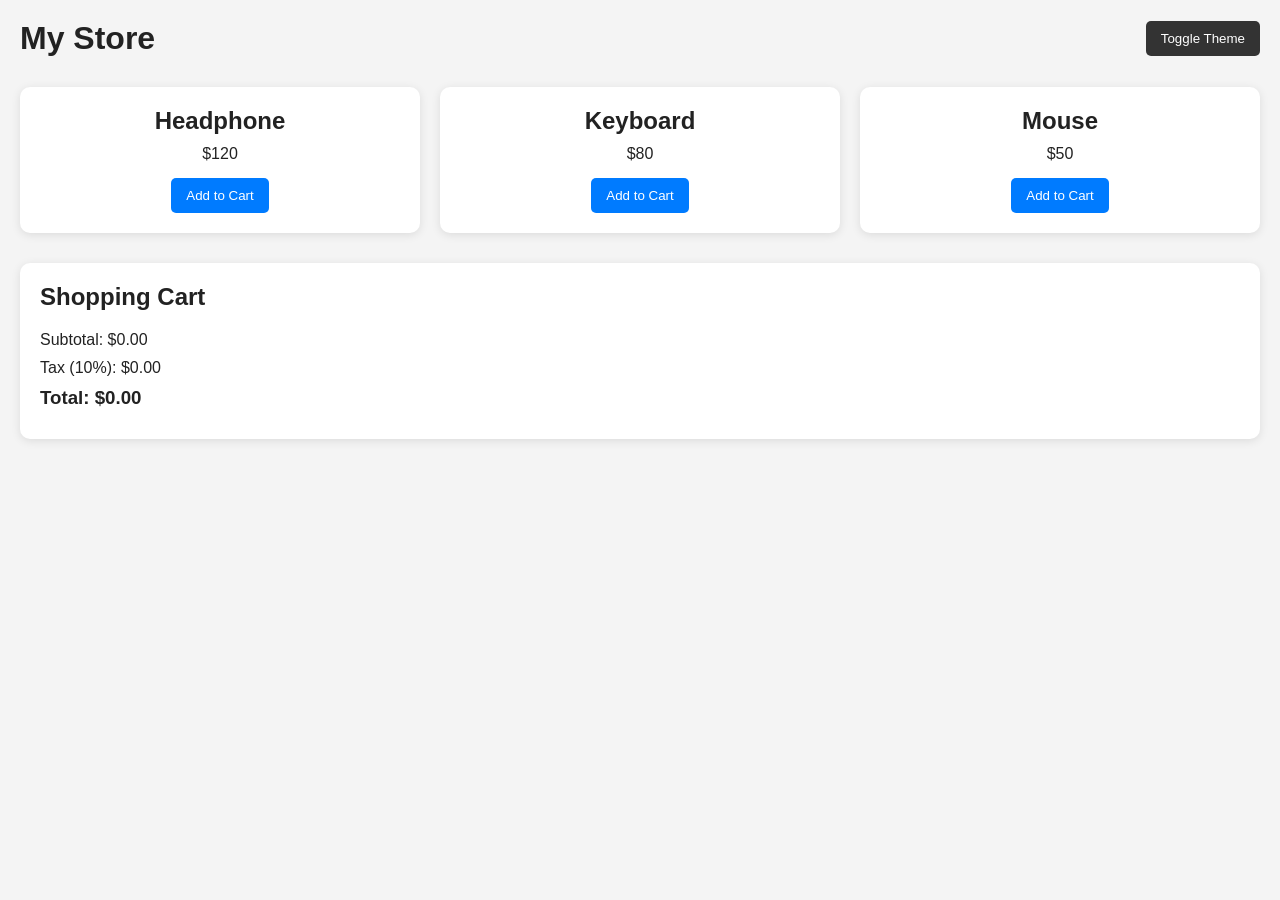
==== index.html @ d7d989e2 "Interactive_StoreFront 21.5.2026" ====
<!DOCTYPE html>
<html lang="en">
  <head>
    <meta charset="UTF-8">
    <meta name="viewport" content="width=device-width, initial-scale=1.0">
    <title>Interactive Store</title>

    <link rel="stylesheet" href="style.css">
  </head>
  <body>

    <header class="header">
      <h1>My Store</h1>

      <button id="themeToggleBtn" class="theme-btn">
        Toggle Theme
      </button>
    </header>

    <section class="products">

      <div class="product-card">
        <h2>Headphone</h2>
        <p>$120</p>

        <button
          class="add-to-cart"
          data-id="1"
          data-name="Headphone"
          data-price="120">

          Add to Cart
        </button>
      </div>

      <div class="product-card">
        <h2>Keyboard</h2>
        <p>$80</p>

        <button
          class="add-to-cart"
          data-id="2"
          data-name="Keyboard"
          data-price="80">

          Add to Cart
        </button>
      </div>

      <div class="product-card">
        <h2>Mouse</h2>
        <p>$50</p>

        <button
          class="add-to-cart"
          data-id="3"
          data-name="Mouse"
          data-price="50">

          Add to Cart
        </button>
      </div>

    </section>

    <section class="cart-section">

      <h2>Shopping Cart</h2>

      <div id="cartItemsContainer"></div>

      <div class="cart-total">
        <p>Subtotal: <span id="subtotal">$0.00</span></p>
        <p>Tax (10%): <span id="tax">$0.00</span></p>
        <h3>Total: <span id="total">$0.00</span></h3>
      </div>

    </section>

    <script src="script.js"></script>

  </body>
</html>
---- style.css ----
* {
  margin: 0;
  padding: 0;
  box-sizing: border-box;
}

body {
  font-family: Arial;
  background: #f4f4f4;
  color: #222;
  padding: 20px;
  transition: 0.3s;
}



.dark-mode {
  background: #1e1e1e;
  color: white;
}



.header {
  display: flex;
  justify-content: space-between;
  align-items: center;
  margin-bottom: 30px;
}

.theme-btn {
  padding: 10px 15px;
  border: none;
  background: #333;
  color: white;
  border-radius: 5px;
  cursor: pointer;
}

.products {
  display: grid;
  grid-template-columns: repeat(auto-fit, minmax(220px, 1fr));
  gap: 20px;
  margin-bottom: 30px;
}

.product-card {
  background: white;
  padding: 20px;
  border-radius: 10px;
  text-align: center;
  box-shadow: 0 2px 10px rgba(0, 0, 0, 0.1);
}

.dark-mode .product-card {
  background: #2d2d2d;
}

.product-card h2 {
  margin-bottom: 10px;
}

.product-card p {
  margin-bottom: 15px;
}

.add-to-cart {
  padding: 10px 15px;
  border: none;
  background: #007bff;
  color: white;
  border-radius: 5px;
  cursor: pointer;
}



.cart-section {
  background: white;
  padding: 20px;
  border-radius: 10px;
  box-shadow: 0 2px 10px rgba(0, 0, 0, 0.1);
}

.dark-mode .cart-section {
  background: #2d2d2d;
}

.cart-item {
  display: flex;
  justify-content: space-between;
  align-items: center;
  margin-bottom: 15px;
  padding-bottom: 10px;
  border-bottom: 1px solid #ccc;
}

.remove-btn {
  padding: 8px 12px;
  border: none;
  background: red;
  color: white;
  border-radius: 5px;
  cursor: pointer;
}

.cart-total {
  margin-top: 20px;
}

.cart-total p,
.cart-total h3 {
  margin-bottom: 10px;
}



@media screen and (max-width:768px) {

  .header {
    flex-direction: column;
    gap: 15px;
  }

  .products {
    grid-template-columns: 1fr;
  }

  .cart-item {
    flex-direction: column;
    align-items: flex-start;
    gap: 10px;
  }

}
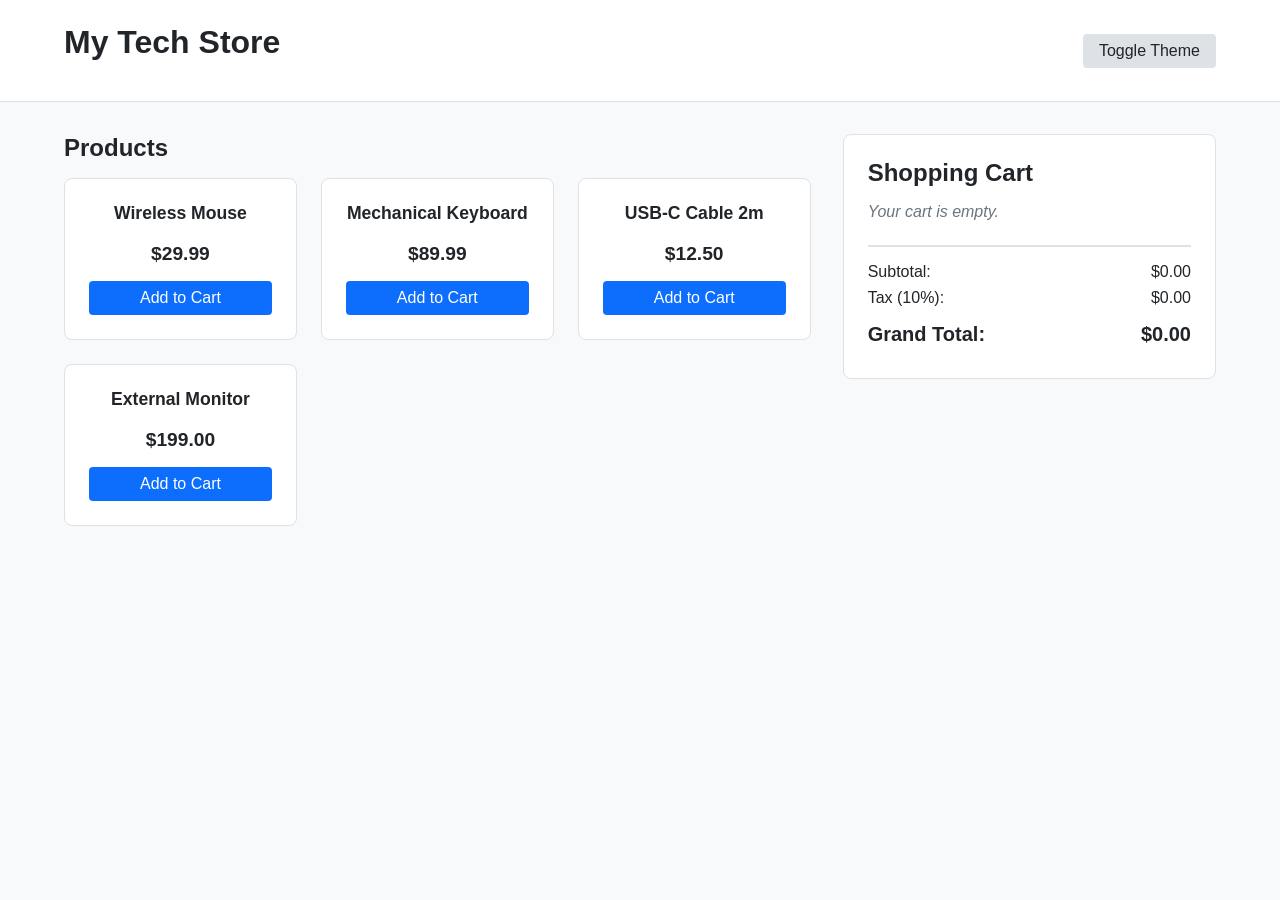
==== commit 328603e6: "Interactive_StoreFront1_update 22.5.2026" ====
--- a/index.html
+++ b/index.html
@@ -3,81 +3,79 @@
   <head>
     <meta charset="UTF-8">
     <meta name="viewport" content="width=device-width, initial-scale=1.0">
-    <title>Interactive Store</title>
-
+    <title>Interactive Storefront</title>
     <link rel="stylesheet" href="style.css">
   </head>
   <body>
-
-    <header class="header">
-      <h1>My Store</h1>
-
-      <button id="themeToggleBtn" class="theme-btn">
-        Toggle Theme
-      </button>
+    <header>
+      <h1>My Tech Store</h1>
+      <button id="theme-toggle">Toggle Theme</button>
     </header>
 
-    <section class="products">
+    <main>
+      <section class="products">
+        <h2>Products</h2>
+        <div class="product-grid">
+          <div class="product-card">
+            <h3>Wireless Mouse</h3>
+            <p>$29.99</p>
+            <button class="add-to-cart-btn" data-id="1"
+              data-name="Wireless Mouse" data-price="29.99">Add to Cart</button>
+          </div>
+          <div class="product-card">
+            <h3>Mechanical Keyboard</h3>
+            <p>$89.99</p>
+            <button class="add-to-cart-btn" data-id="2"
+              data-name="Mechanical Keyboard" data-price="89.99">Add to
+              Cart</button>
+          </div>
+          <div class="product-card">
+            <h3>USB-C Cable 2m</h3>
+            <p>$12.50</p>
+            <button class="add-to-cart-btn" data-id="3"
+              data-name="USB-C Cable 2m" data-price="12.50">Add to Cart</button>
+          </div>
+          <div class="product-card">
+            <h3>External Monitor</h3>
+            <p>$199.00</p>
+            <button class="add-to-cart-btn" data-id="4"
+              data-name="External Monitor" data-price="199.00">Add to
+              Cart</button>
+          </div>
+        </div>
+      </section>
 
-      <div class="product-card">
-        <h2>Headphone</h2>
-        <p>$120</p>
-
-        <button
-          class="add-to-cart"
-          data-id="1"
-          data-name="Headphone"
-          data-price="120">
-
-          Add to Cart
-        </button>
-      </div>
-
-      <div class="product-card">
-        <h2>Keyboard</h2>
-        <p>$80</p>
-
-        <button
-          class="add-to-cart"
-          data-id="2"
-          data-name="Keyboard"
-          data-price="80">
-
-          Add to Cart
-        </button>
-      </div>
-
-      <div class="product-card">
-        <h2>Mouse</h2>
-        <p>$50</p>
-
-        <button
-          class="add-to-cart"
-          data-id="3"
-          data-name="Mouse"
-          data-price="50">
-
-          Add to Cart
-        </button>
-      </div>
-
-    </section>
-
-    <section class="cart-section">
-
-      <h2>Shopping Cart</h2>
-
-      <div id="cartItemsContainer"></div>
-
-      <div class="cart-total">
-        <p>Subtotal: <span id="subtotal">$0.00</span></p>
-        <p>Tax (10%): <span id="tax">$0.00</span></p>
-        <h3>Total: <span id="total">$0.00</span></h3>
-      </div>
-
-    </section>
+      <section class="cart">
+        <h2>Shopping Cart</h2>
+        <div id="cart-container">
+          <!-- Cart items will be rendered here by JS -->
+          <!-- Sample item for style reference -->
+          <div class="cart-item">
+            <div class="cart-item-details">
+              <span class="cart-item-title">Wireless Mouse</span>
+              <span>$29.99</span>
+            </div>
+            <button class="remove-btn" data-id="1">Remove</button>
+          </div>
+          <!-- <p class="empty-msg">Your cart is empty.</p> -->
+        </div>
+        <div class="cart-summary">
+          <div class="summary-row">
+            <span>Subtotal:</span>
+            <span id="subtotal">$0.00</span>
+          </div>
+          <div class="summary-row">
+            <span>Tax (10%):</span>
+            <span id="tax">$0.00</span>
+          </div>
+          <div class="summary-row grand-total">
+            <span>Grand Total:</span>
+            <span id="grand-total">$0.00</span>
+          </div>
+        </div>
+      </section>
+    </main>
 
     <script src="script.js"></script>
-
   </body>
-</html>+</html>
--- a/style.css
+++ b/style.css
@@ -1,135 +1,171 @@
-* {
-  margin: 0;
-  padding: 0;
-  box-sizing: border-box;
+:root {
+  --bg-color: #f8f9fa;
+  --text-color: #212529;
+  --card-bg: #ffffff;
+  --border-color: #dee2e6;
+  --primary-color: #0d6efd;
+  --primary-hover: #0b5ed7;
+  --danger-color: #dc3545;
+  --danger-hover: #c82333;
+}
+
+body.dark-mode {
+  --bg-color: #212529;
+  --text-color: #f8f9fa;
+  --card-bg: #343a40;
+  --border-color: #495057;
+  --primary-color: #0d6efd;
+  --primary-hover: #0b5ed7;
 }
 
 body {
-  font-family: Arial;
-  background: #f4f4f4;
-  color: #222;
-  padding: 20px;
-  transition: 0.3s;
+  font-family: -apple-system, BlinkMacSystemFont, "Segoe UI", Roboto, Helvetica, Arial, sans-serif;
+  background-color: var(--bg-color);
+  color: var(--text-color);
+  margin: 0;
+  padding: 0;
+  transition: background-color 0.3s, color 0.3s;
 }
 
-
-
-.dark-mode {
-  background: #1e1e1e;
-  color: white;
-}
-
-
-
-.header {
+header {
   display: flex;
   justify-content: space-between;
   align-items: center;
-  margin-bottom: 30px;
+  padding: 1.5rem 5%;
+  border-bottom: 1px solid var(--border-color);
+  background-color: var(--card-bg);
 }
 
-.theme-btn {
-  padding: 10px 15px;
-  border: none;
-  background: #333;
-  color: white;
-  border-radius: 5px;
-  cursor: pointer;
+h1,
+h2,
+h3 {
+  margin: 0 0 1rem 0;
 }
 
-.products {
+button {
+  cursor: pointer;
+  border: none;
+  border-radius: 4px;
+  padding: 0.5rem 1rem;
+  font-size: 1rem;
+  font-weight: 500;
+  transition: background-color 0.2s;
+}
+
+#theme-toggle {
+  background-color: var(--border-color);
+  color: var(--text-color);
+}
+
+#theme-toggle:hover {
+  filter: brightness(0.9);
+}
+
+main {
   display: grid;
-  grid-template-columns: repeat(auto-fit, minmax(220px, 1fr));
-  gap: 20px;
-  margin-bottom: 30px;
+  grid-template-columns: 2fr 1fr;
+  gap: 2rem;
+  padding: 2rem 5%;
+  max-width: 1200px;
+  margin: 0 auto;
+}
+
+@media (max-width: 768px) {
+  main {
+    grid-template-columns: 1fr;
+  }
+}
+
+.product-grid {
+  display: grid;
+  grid-template-columns: repeat(auto-fill, minmax(200px, 1fr));
+  gap: 1.5rem;
 }
 
 .product-card {
-  background: white;
-  padding: 20px;
-  border-radius: 10px;
+  background-color: var(--card-bg);
+  border: 1px solid var(--border-color);
+  border-radius: 8px;
+  padding: 1.5rem;
   text-align: center;
-  box-shadow: 0 2px 10px rgba(0, 0, 0, 0.1);
 }
 
-.dark-mode .product-card {
-  background: #2d2d2d;
-}
-
-.product-card h2 {
-  margin-bottom: 10px;
+.product-card h3 {
+  font-size: 1.1rem;
 }
 
 .product-card p {
-  margin-bottom: 15px;
+  font-size: 1.2rem;
+  font-weight: bold;
+  margin-bottom: 1rem;
 }
 
-.add-to-cart {
-  padding: 10px 15px;
-  border: none;
-  background: #007bff;
+.add-to-cart-btn {
+  background-color: var(--primary-color);
   color: white;
-  border-radius: 5px;
-  cursor: pointer;
+  width: 100%;
 }
 
-
-
-.cart-section {
-  background: white;
-  padding: 20px;
-  border-radius: 10px;
-  box-shadow: 0 2px 10px rgba(0, 0, 0, 0.1);
+.add-to-cart-btn:hover {
+  background-color: var(--primary-hover);
 }
 
-.dark-mode .cart-section {
-  background: #2d2d2d;
+.cart {
+  background-color: var(--card-bg);
+  border: 1px solid var(--border-color);
+  border-radius: 8px;
+  padding: 1.5rem;
+  height: fit-content;
 }
 
 .cart-item {
   display: flex;
   justify-content: space-between;
   align-items: center;
-  margin-bottom: 15px;
-  padding-bottom: 10px;
-  border-bottom: 1px solid #ccc;
+  padding: 1rem 0;
+  border-bottom: 1px solid var(--border-color);
+}
+
+.cart-item-details {
+  display: flex;
+  flex-direction: column;
+}
+
+.cart-item-title {
+  font-weight: bold;
+  margin-bottom: 0.25rem;
+}
+
+.empty-msg {
+  color: #6c757d;
+  font-style: italic;
 }
 
 .remove-btn {
-  padding: 8px 12px;
-  border: none;
-  background: red;
+  background-color: var(--danger-color);
   color: white;
-  border-radius: 5px;
-  cursor: pointer;
+  padding: 0.25rem 0.5rem;
+  font-size: 0.875rem;
 }
 
-.cart-total {
-  margin-top: 20px;
+.remove-btn:hover {
+  background-color: var(--danger-hover);
 }
 
-.cart-total p,
-.cart-total h3 {
-  margin-bottom: 10px;
+.cart-summary {
+  margin-top: 1.5rem;
+  padding-top: 1rem;
+  border-top: 2px solid var(--border-color);
 }
 
+.summary-row {
+  display: flex;
+  justify-content: space-between;
+  margin-bottom: 0.5rem;
+}
 
-
-@media screen and (max-width:768px) {
-
-  .header {
-    flex-direction: column;
-    gap: 15px;
-  }
-
-  .products {
-    grid-template-columns: 1fr;
-  }
-
-  .cart-item {
-    flex-direction: column;
-    align-items: flex-start;
-    gap: 10px;
-  }
-
+.grand-total {
+  font-size: 1.25rem;
+  font-weight: bold;
+  margin-top: 1rem;
 }
